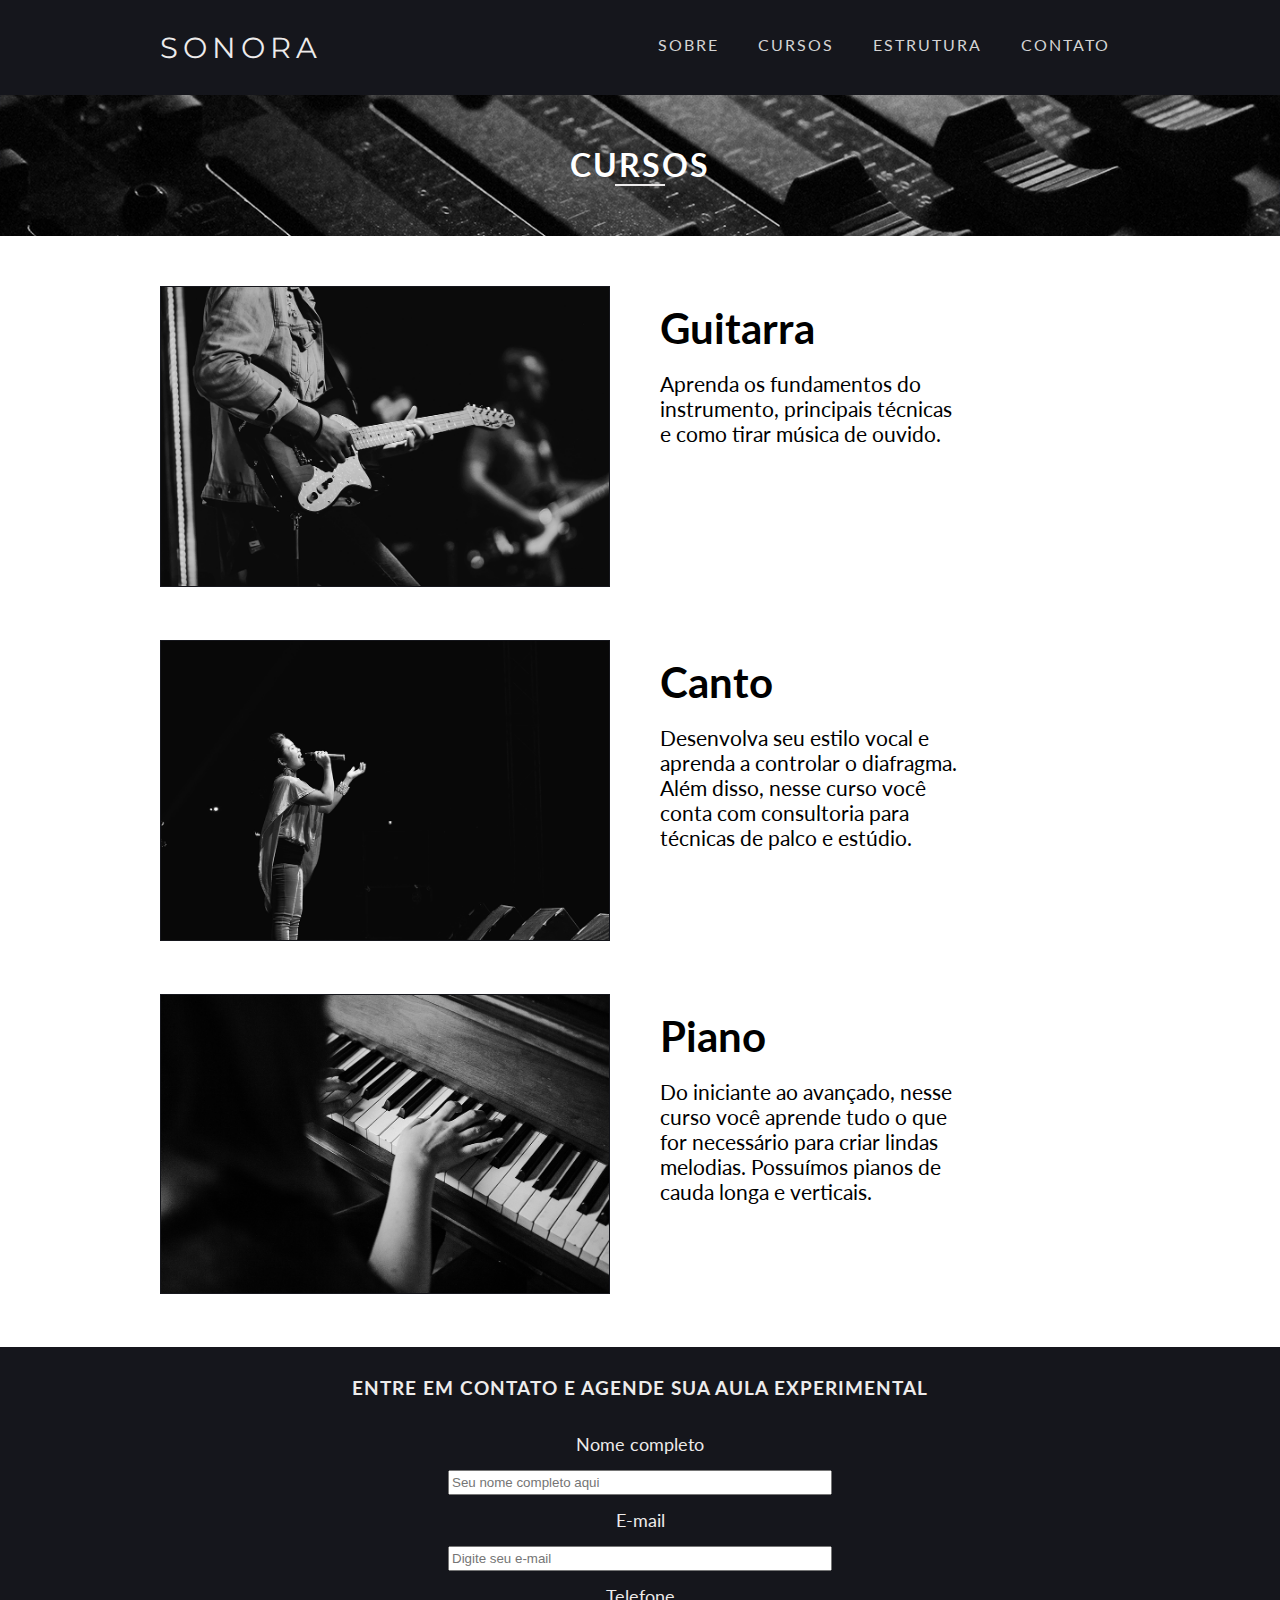
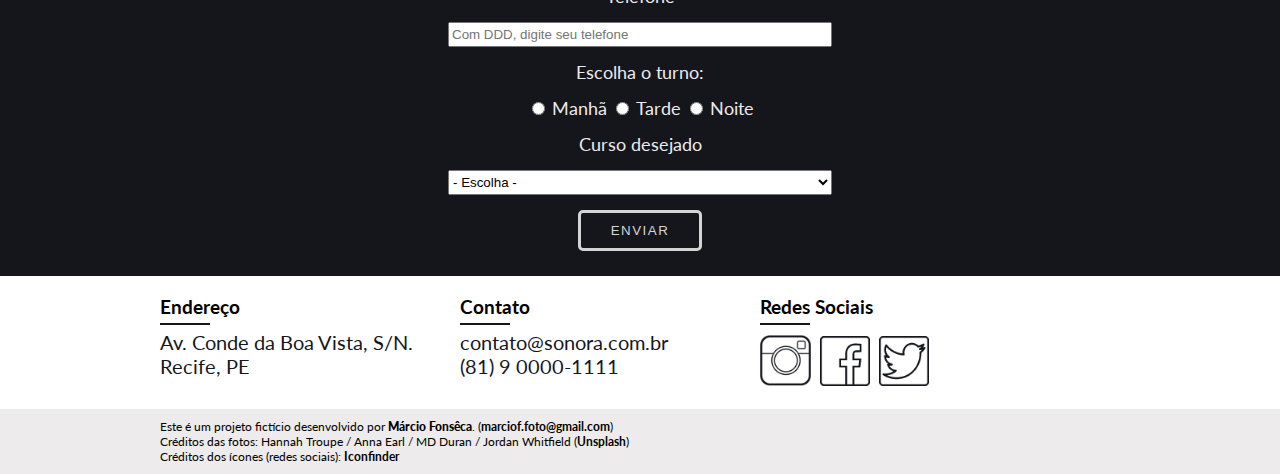
==== cursos.html @ e757f222 "My first commit" ====
<!DOCTYPE html>
<html lang="pt-br">
<head>
    <meta charset="UTF-8">
    <meta name="viewport" content="width=device-width, initial-scale=1.0">
    <meta http-equiv="X-UA-Compatible" content="ie=edge">
    <link href="https://fonts.googleapis.com/css?family=Lato:400,700&display=swap" rel="stylesheet">
    <link href="https://fonts.googleapis.com/css?family=Montserrat:400,700&display=swap" rel="stylesheet">
    <link rel="stylesheet" href="css/cursos.css">
    <title>Cursos</title>
</head>
<body>

<!-- HEADER -->

<header class="header">
    <div class="header-container">
        <a href="index.html" class="sonora-logo">Sonora</a>
        <nav class="menu">
            <ul>
                <li><a href=sobre.html>Sobre</a></li>
                <li><a href="cursos.html">Cursos</a></li>
                <li><a href="estrutura.html">Estrutura</a></li>
                <li><a href="contato.html">Contato</a></li>
            </ul>
        </nav>
    </div>
</header>

<!-- CURSOS -->

<section class="cursos">
    <div class="cursos-container">
        <h1>Cursos</h1>
    </div>
</section>

<main class="cursos-conteudo">
    <div class="cursos-conteudo-container">
        <div class="guitarra-curso">
            <img src="img/cursos1.jpg" alt="Curso de Guitarra">
        </div>
        <div class="guitarra-curso-texto">
            <h3>Guitarra</h3>
            <p>Aprenda os fundamentos do instrumento, principais técnicas 
            e como tirar música de ouvido.</p>
        </div>
    </div>
    
    <div class="cursos-conteudo-container">
        <div class="canto-curso">
            <img src="img/cursos2.jpg" alt="Curso de Canto">
        </div>
        <div class="canto-curso-texto">
            <h3>Canto</h3>
            <p>Desenvolva seu estilo vocal e aprenda a controlar o diafragma.
                Além disso, nesse curso você conta com consultoria para técnicas de palco 
                e estúdio.
            </p>
        </div>
        
    </div>

    <div class="cursos-conteudo-container">
        <div class="piano-curso">
            <img src="img/cursos3.jpg" alt="Curso de Piano">
        </div>
        <div class="piano-curso-texto">
            <h3>Piano</h3>
            <p>Do iniciante ao avançado, nesse curso você aprende tudo o que for necessário
                para criar lindas melodias. Possuímos pianos de cauda longa e verticais.
            </p>
        </div>
    </div>
</main>

<!-- FORMULÁRIO -->

<section class="formulario">
    <div class="formulario-container">
        <div class="formulario-texto">
            <h3>Entre em contato e agende sua aula experimental</h3>
        </div>

        <div class="formulario-inputs">
            <form>
                <div class="formulario-dados">
                    <Label for="nome">Nome completo</Label>
                    <input type="text" id="nome" placeholder="Seu nome completo aqui" required>
                    <label for="email">E-mail</label>
                    <input type="text" id="email" placeholder="Digite seu e-mail" required>
                    <label for="telefone">Telefone</label>
                    <input type="text" id="telefone" placeholder="Com DDD, digite seu telefone" required>
                </div>

                <Label class="label-turno">Escolha o turno:</Label>

                <div class="formulario-turno">
                    <input type="radio" id="manha" name="turno" required>
                    <label for="manha" name="turno">Manhã</label>
                    <input type="radio" id="tarde" name="turno" required>
                    <label for="tarde" name="turno">Tarde</label>
                    <input type="radio" id="noite" name="turno" required>
                    <label for="noite" name="turno">Noite</label>
                </div>

                <label class="label-cursos">Curso desejado</label>

                <select required>
                    <option required> - Escolha -</option>
                    <option value="guitarra" required>Guitarra</option>
                    <option value="canto" required>Canto</option>
                    <option value="piano" required>Piano</option>
                </select>

                <button type="submit">Enviar</button>
                
            </form>
        </div>
    </div>
</section>

<!-- CONTATO -->

<section class="contato">
    <div class="contato-info">
        <h3>Endereço</h3>
        <p>Av. Conde da Boa Vista, S/N. Recife, PE</p>
    </div>
    
    <div class="contato-info">
        <h3>Contato</h3>
        <p>contato@sonora.com.br</p>
        <p class="tel">(81) 9 0000-1111</p>
    </div>
    
    <div class="contato-info">
        <h3>Redes Sociais</h3>
        <a href="https://www.instagram.com" target="_blank"><img class ="insta" src="img/insta-icone5.png" alt="Instagram"></a>
        <a href="https://www.facebook.com" target="_blank"><img class="face" src="img/face-icone2.png" alt="Facebook"></a>
        <a href="https://www.twitter.com" target="_blank"><img src="img/twitter-icone2.png" alt="Twitter"></a>
    </div>
</section>

<!-- FOOTER -->
    
<section class="footer">
    <div class="footer-container">
        <p>Este é um projeto fictício desenvolvido por 
            <a href="https://www.linkedin.com/in/marciofonseca88/"><strong>Márcio Fonsêca</strong></a>. 
            (<strong>marciof.foto@gmail.com</strong>)
    
            <br>Créditos das fotos: Hannah Troupe / Anna Earl / MD Duran / Jordan Whitfield 
            (<a href="https://www.unsplash.com">Unsplash</a>)

            <br>Créditos dos ícones (redes sociais): <a href="https://www.iconfinder.com">Iconfinder</a> 
        </p>
    </div>

</body>
</html>
---- css/cursos.css ----
/* ESTILOS GERAIS */

body, h1, h2, h3, p, ul {
    margin: 0;
    padding: 0;
}

body {
    font-family: 'Lato', Arial, Helvetica, sans-serif;
}

* {
    box-sizing: border-box;
}


/* HEADER */

.header {
    background: #15161c;
    padding: 30px 0;
}

.header-container {
    max-width: 960px;
    margin: 0 auto;
}

.header-container:before, .header-container:after {   /* Clearfix */
    content: '';
    display: table;
    clear: both;
}

.sonora-logo {
    font-family: 'Montserrat', sans-serif;
    font-size: 1.8em;
    text-transform: uppercase;
    text-decoration: none;
    letter-spacing: 5px;
    color: #edebeb;
    float: left;
}

.menu {
    float: right;
}

.menu ul li {
    list-style: none;
    text-transform: uppercase;
    display: inline-block;
    padding-left: 15px;
}

.menu ul li a {
    text-decoration: none;
    color: #d4d4d4;
    font-size: 1em;
    letter-spacing: 2px;
    line-height: 30px;
    padding: 10px;
}

.menu ul li a:hover {
    color: #fff;
}

/* RESPOSIVO HEADER */

@media (max-width: 783px) {
    .header {
        text-align: center;
        padding: 10px 5px;
    }

    .menu {
        float: none;
        clear: both;
        text-align: center;
    }

    .sonora-logo {
        float: none;
        margin-top: 10px;
        display: inline-block;
    }

    .menu ul li {
        padding-left: 0;
    }

    .menu ul li a {
        display: block;
        margin-top: 5px;
        float: left;
    }

}

/* CURSOS */

.cursos {
    background: url(../img/cursos-bg.jpg) no-repeat center;
    background-size: cover;
}

.cursos-container {
    max-width: 960px;
    margin: 0 auto;
}

.cursos-container h1 {
    text-align: center;
    text-transform: uppercase;
    letter-spacing: 2px;
    color: #fff;
    font-size: 2em;
    padding: 50px 0;
}

.cursos-container h1:after {
    content: '';
    display: block;
    width: 50px;
    height: 2px;
    margin: 0 auto;
    background:#edebeb;
}

.cursos-conteudo-container {
    max-width: 960px;
    margin: 50px auto;
}

.cursos-conteudo-container:before, .cursos-conteudo-container:after {  /* Clearfix */
    content: '';
    display: table;
    clear: both;
}

.guitarra-curso {
    float: left;
}

.guitarra-curso img {
    width: 450px;
    border: 1px solid #15161c;
}

.guitarra-curso-texto {
    font-size: 1.3em;
    line-height: 25px;
    width: 300px;
    float: left;
    margin-left: 50px;
    
}

.guitarra-curso-texto h3 {
    font-size: 2em;
    margin: 30px 0;
}

.canto-curso {
    float: left;
}

.canto-curso-texto {
    font-size: 1.3em;
    line-height: 25px;
    width: 300px;
    float: left;
    margin-left: 50px;
}

.canto-curso-texto h3 {
    font-size: 2em;
    margin: 30px 0;
}

.canto-curso img {
    width: 450px;
    border: 1px solid #15161c;
}

.piano-curso {
    float: left;
}

.piano-curso img {
    width: 450px;
    border: 1px solid #15161c;
}

.piano-curso-texto {
    font-size: 1.3em;
    line-height: 25px;
    width: 300px;
    float: left;
    margin-left: 50px;
    
}

.piano-curso-texto h3 {
    font-size: 2em;
    margin: 30px 0;
}

/* RESPONSIVO CURSOS */

@media (min-width: 821px) and (max-width: 970px) {
    .cursos-conteudo-container {
        max-width: 470px;
    }

    .guitarra-curso-texto, .canto-curso-texto, .piano-curso-texto {
        margin: 0;
        width: 420px;
        text-align: center;
        
    }
}

@media (min-width: 670px) and (max-width: 820px) {
   .cursos-conteudo-container {
       max-width: 470px;
   }

   .guitarra-curso-texto, .canto-curso-texto, .piano-curso-texto {
        margin: 0;
        width: 420px;
        text-align: center;
    }

}

@media (max-width:669px) {
    .cursos-conteudo-container {
        max-width: 300px;
    }

    .guitarra-curso-texto, .canto-curso-texto, .piano-curso-texto {
        margin: 0;
        width: 300px;
        font-size: 1.1em;
        text-align: center;
        
    }

    .guitarra-curso img, .canto-curso img, .piano-curso img {
        width: 300px;
    }
}


/* FORMULÁRIO */

.formulario {
    background: #15161c;
    padding: 10px 0;
}

.formulario-container {
    max-width: 960px;
    margin: 0 auto;
}

.formulario-texto  {
    text-align: center;
    text-transform: uppercase;
    letter-spacing: 1px;
    color: #edebeb;
    padding: 20px 0;
}

label {
    color: #edebeb;
    font-size: 1.1em;
}


form .formulario-dados label {
    display: block;
    text-align: center;
    margin: 15px 0;
}

form .formulario-dados input {
    width: 40%;
    display: block;
    margin: 0 auto;
    height: 25px;
    outline: none;
}

form .formulario-turno {
    text-align: center;
}

.label-turno {
    display: block;
    text-align: center;
    margin: 15px 0;
}

.label-cursos {
    display: block;
    text-align: center;
    margin: 15px 0;
}

form select {
    display: block;
    margin: 0 auto;
    width: 40%;
    height: 25px;
    outline: none;
}

form button {
    display: block;
    margin: 15px auto;
    text-decoration: none;
    text-transform: uppercase;
    letter-spacing: 1.5px;
    padding: 10px 30px;
    outline: none;
    background: none;
    color: #d4d4d4;
    border: 3px solid #d4d4d4;
    border-radius: 5px;
}

form button:hover {
    color: #fff;
    border: 3px solid #fff;
}

/* RESPONSIVO FORMULÁRIO  */

@media (max-width:669px) {

    .formulario-container {
        max-width: 450px;
    }

    form .formulario-dados input, form select {
        width: 50%;        
    }

    form button {
        padding: 10px 60px;
    }
}


/* CONTATO */

.contato {
    max-width: 960px;
    margin: 0 auto;
}

.contato:before, .contato:after {
    content: '';
    display: table;
    clear: both;
}

.contato-info {
    float: left;
    width: 300px;
    margin: 20px auto;
}

.contato-info p {
    font-size: 20px;
    margin-top: 5px;
    color: #15161c;
}

.tel {
    margin-top: 0 !important;
}

.contato-info h3:after {
    content: '';
    background: #15161c;
    width: 50px;
    height: 2px;
    display: block;
    margin: 5px 0;
}

.contato-info img {
    width: 50px;
    margin-top: 5px;
    margin-right: 5px;
}

img.insta {
    width: 51px;
}

/* RESPONSIVO CONTATO */


@media (min-width: 821px) and (max-width: 970px) {
    .contato {
        max-width: 470px;
    }

    .contato-info {
        width: 470px;
    }
}


@media (min-width: 670px) and (max-width: 820px) {
    .contato {
        max-width: 470px;
    }

    .contato-info {
        width: 470px;
    }


}

@media (max-width:669px) {
    .contato {
        max-width: 300px;
    }

    .contato-info {
        width: 300px;
    }

}

/* FOOTER */

.footer {
    background: #edebeb;
}

.footer-container {
    max-width: 960px;
    margin: 0 auto;
}

.footer-container p {
    padding: 10px 0;
    font-size: 12px;
}

.footer-container p a {
    text-decoration: none;
    font-weight: bold;
    color: #000;
}

.footer-container p a:hover {
    text-decoration: underline;
}

/* RESPONSIVO FOOTER */

@media (min-width: 821px) and (max-width: 970px) {
    .footer-container {
        max-width: 480px;
    }

    .footer-container p {
        line-height: 20px;
    }
}


@media (min-width: 670px) and (max-width: 820px) {
    .footer-container {
        max-width: 480px;
    }

    .footer-container p {
        line-height: 20px;
    }

}

@media (max-width:669px) {

    .footer-container {
        max-width: 300px;
    }

    .footer-container p {
        line-height: 20px;
    }
}
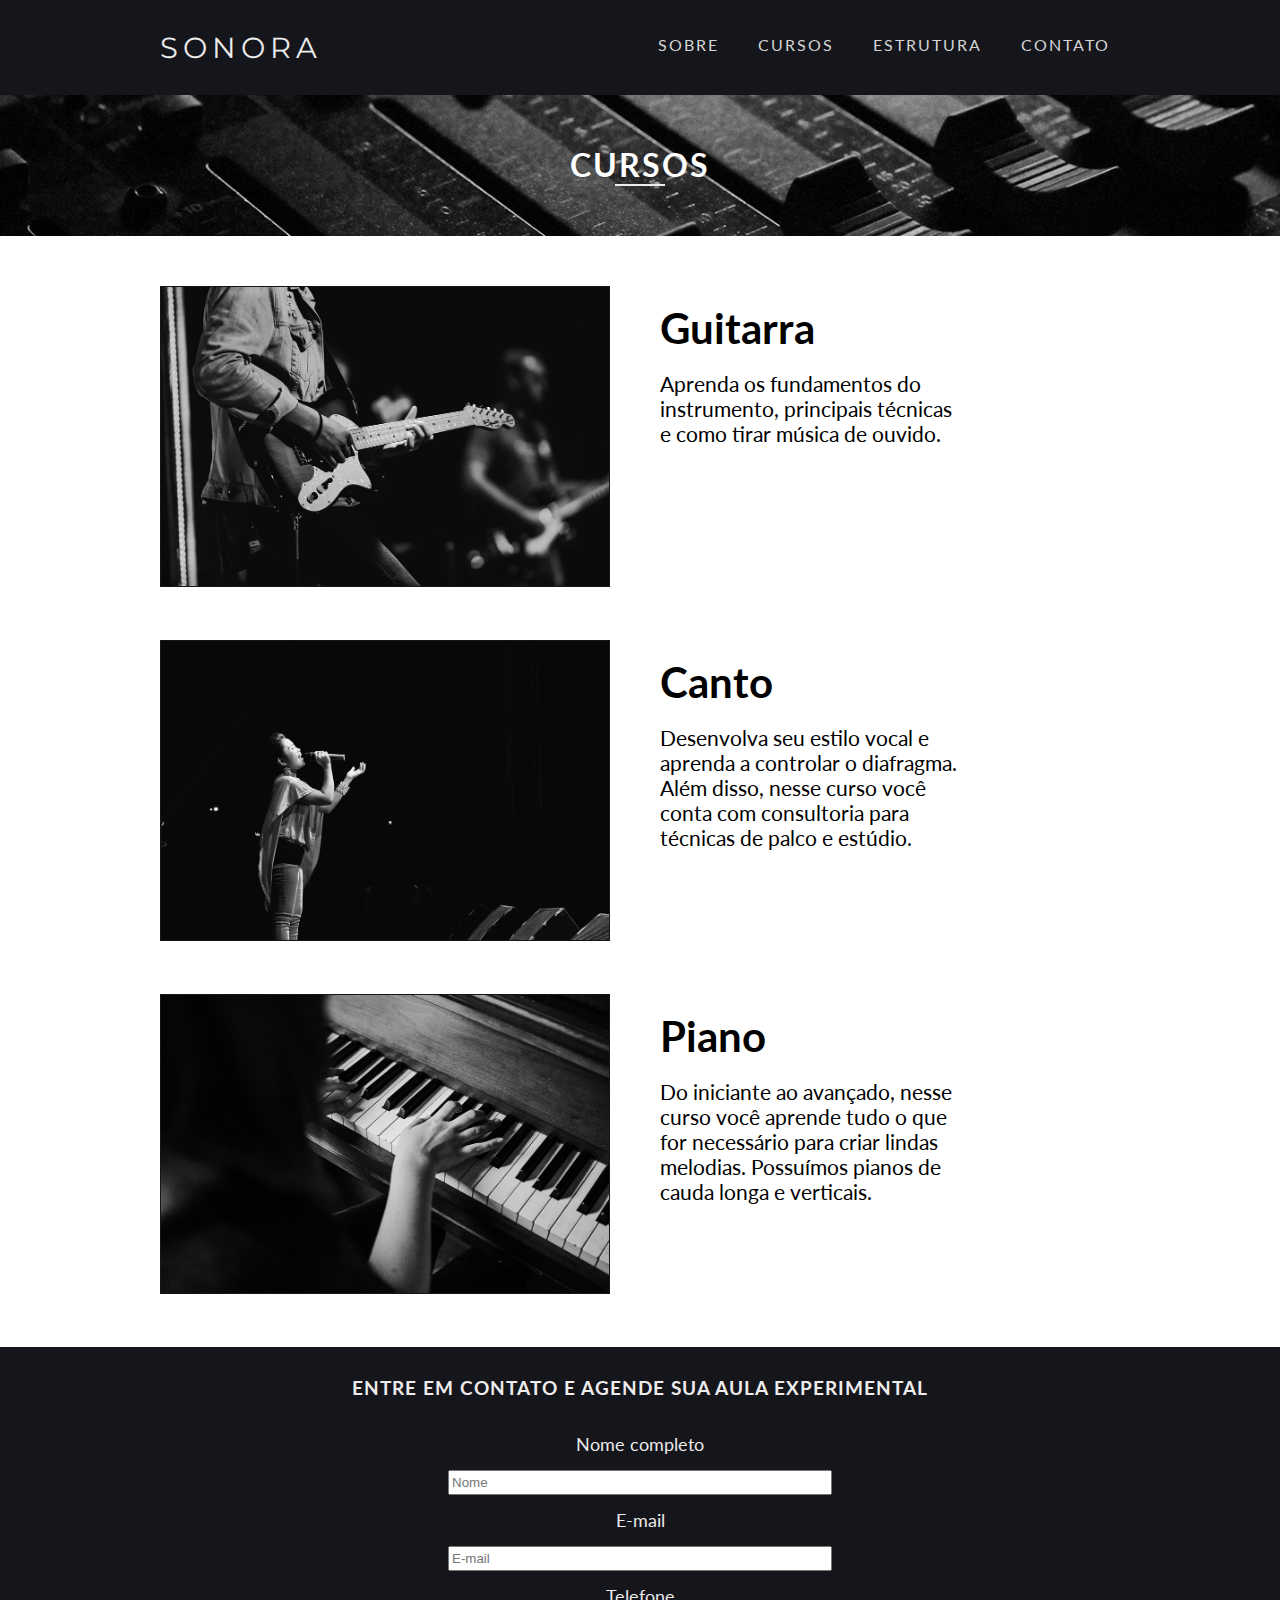
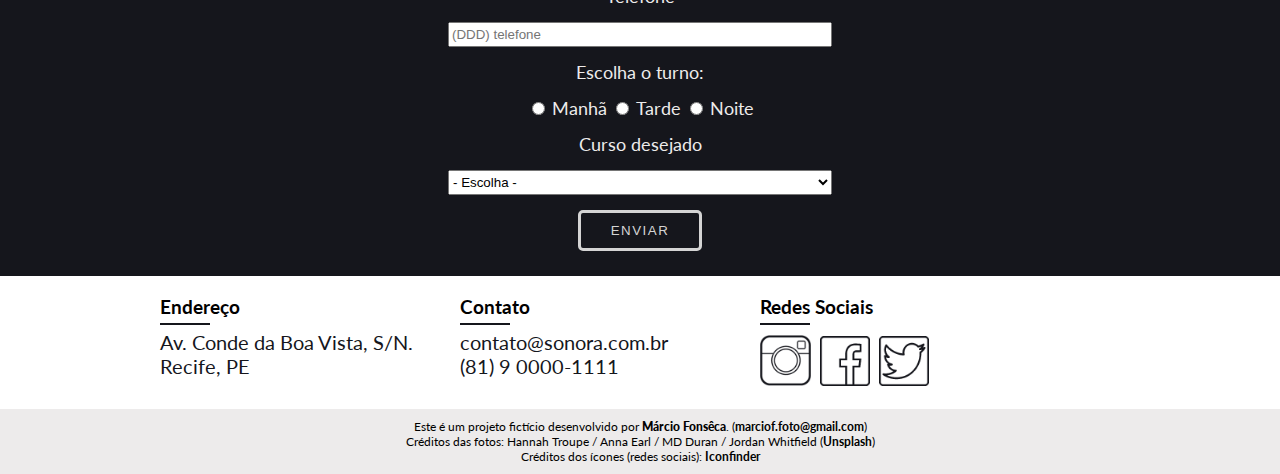
==== commit 261516ef: "correções de responsividade das páginas" ====
--- a/cursos.html
+++ b/cursos.html
@@ -86,11 +86,11 @@
             <form>
                 <div class="formulario-dados">
                     <Label for="nome">Nome completo</Label>
-                    <input type="text" id="nome" placeholder="Seu nome completo aqui" required>
+                    <input type="text" id="nome" placeholder="Nome" required>
                     <label for="email">E-mail</label>
-                    <input type="text" id="email" placeholder="Digite seu e-mail" required>
+                    <input type="text" id="email" placeholder="E-mail" required>
                     <label for="telefone">Telefone</label>
-                    <input type="text" id="telefone" placeholder="Com DDD, digite seu telefone" required>
+                    <input type="text" id="telefone" placeholder="(DDD) telefone" required>
                 </div>
 
                 <Label class="label-turno">Escolha o turno:</Label>
--- a/css/cursos.css
+++ b/css/cursos.css
@@ -208,6 +208,28 @@
 }
 
 /* RESPONSIVO CURSOS */
+
+/* smartphones */
+
+@media (max-width: 414px) {
+
+    div.cursos-conteudo-container {
+        max-width: 250px;
+    }
+
+    div.guitarra-curso img, div.canto-curso img, div.piano-curso img {
+        max-width: 250px;
+    }
+
+    div.guitarra-curso-texto, div.canto-curso-texto, div.piano-curso-texto  {
+        max-width: 250px;
+    }
+
+    div.guitarra-curso-texto h3, div.canto-curso-texto h3, div.piano-curso-texto h3 {
+        font-size: 1.8em;
+    }
+
+}
 
 @media (min-width: 821px) and (max-width: 970px) {
     .cursos-conteudo-container {
@@ -339,6 +361,9 @@
 
 /* RESPONSIVO FORMULÁRIO  */
 
+
+/* smartphones */
+
 @media (max-width:669px) {
 
     .formulario-container {
@@ -405,6 +430,29 @@
 
 /* RESPONSIVO CONTATO */
 
+/* smartphones */
+
+@media (max-width: 414px) {
+
+    section.contato {
+        max-width: 200px;
+    }
+    
+    div.contato-info {
+        width: 200px;
+    }
+  
+    .contato-info p {
+        width: 150px;
+        font-size: 1em;
+        display: inline-block;
+    }
+ 
+    .contato-info img {
+        width: 40px;
+    }
+}
+
 
 @media (min-width: 821px) and (max-width: 970px) {
     .contato {
@@ -454,6 +502,7 @@
 .footer-container p {
     padding: 10px 0;
     font-size: 12px;
+    text-align: center;
 }
 
 .footer-container p a {
@@ -468,6 +517,19 @@
 
 /* RESPONSIVO FOOTER */
 
+/* smartphones */
+
+@media (max-width: 414px) {
+
+    div.footer-container{
+        max-width: 200px;
+    }
+    .footer-container p {
+        max-width: 200px;
+        text-align: center;
+    }
+}
+
 @media (min-width: 821px) and (max-width: 970px) {
     .footer-container {
         max-width: 480px;
